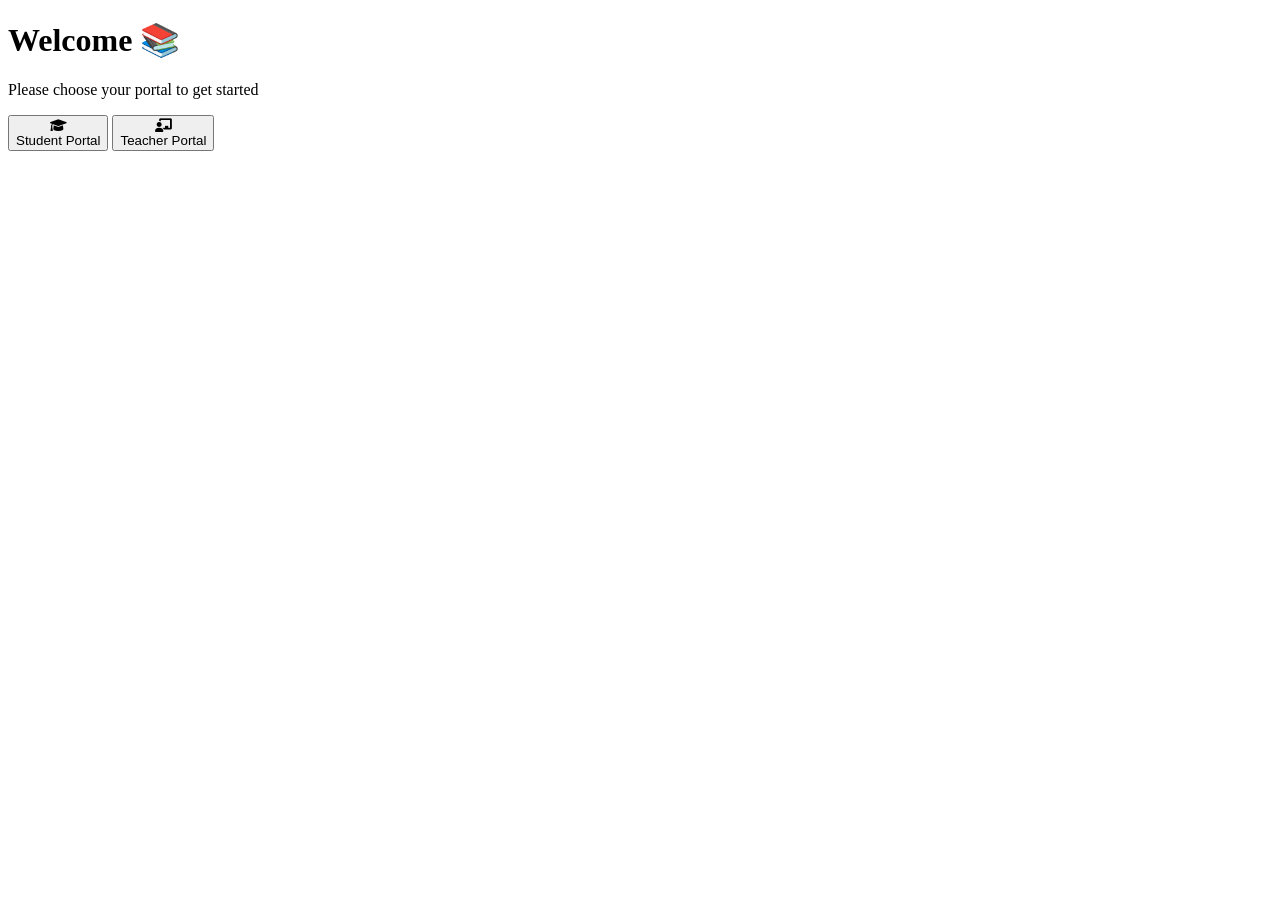
==== index.html @ 243e6cb0 "Add files via upload" ====
﻿<!DOCTYPE html>
<html lang="en">
<head>
    <meta charset="UTF-8">
    <meta name="viewport" content="width=device-width, initial-scale=1.0">
    <title>Professional Welcome Screen</title>
    <link rel="stylesheet" href="stylelogin.css">
    <link rel="stylesheet" href="https://cdnjs.cloudflare.com/ajax/libs/font-awesome/6.0.0/css/all.min.css">
</head>
<body>

    <div class="background-blobs">
        <div class="blob b1"></div>
        <div class="blob b2"></div>
    </div>

    <div class="main-card">
        <div class="window-controls">
            <span></span>
            <span></span>
        </div>

        <div class="avatar-container">
            <div class="face">
                <div class="eye"></div>
                <div class="eye r"></div>
                <div class="mouth"></div>
            </div>
            <div class="shadow"></div>
        </div>

        <div class="content">
            <h1 class="main-title">Welcome 📚 </h1>
            <p class="sub-title">Please choose your portal to get started</p>
        </div>

        <div class="button-wrapper">
            <button type="button" class="btn btn-student" onclick="window.location.href='HTMLPage3.html'">
                <div class="btn-icon"><i class="fas fa-graduation-cap"></i></div>
                <span>Student Portal</span>
            </button>

            <button type="button" class="btn btn-teacher" onclick="window.location.href='HTMLPage5.html'">
                <div class="btn-icon"><i class="fas fa-chalkboard-teacher"></i></div>
                <span>Teacher Portal</span>
            </button>
        </div>
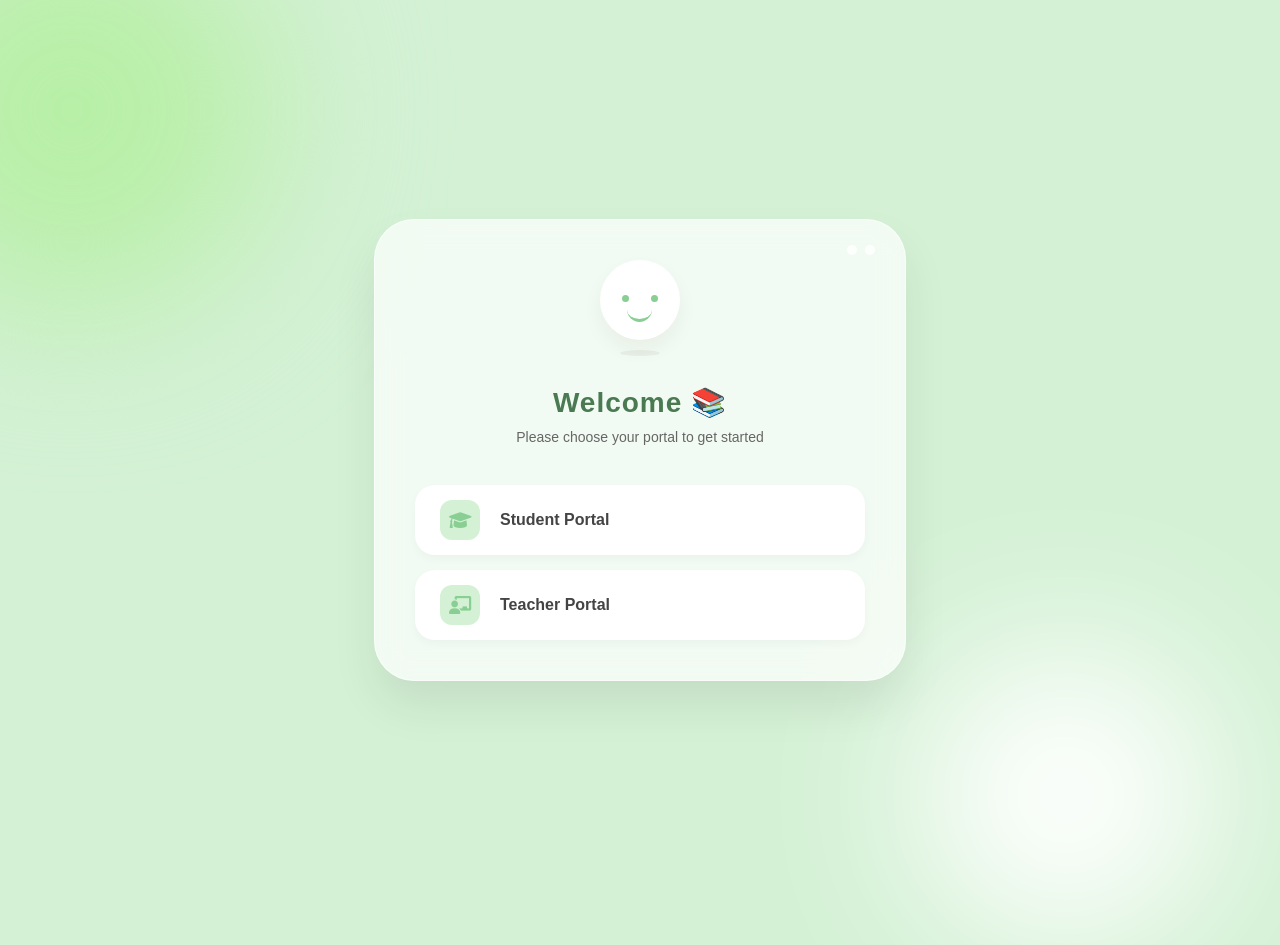
==== commit 0a3cf8d9: "Fix HTML formatting and update stylesheet link" ====
--- a/index.html
+++ b/index.html
@@ -4,7 +4,7 @@
     <meta charset="UTF-8">
     <meta name="viewport" content="width=device-width, initial-scale=1.0">
     <title>Professional Welcome Screen</title>
-    <link rel="stylesheet" href="stylelogin.css">
+    <link rel="stylesheet" href="Stylelogin.css">
     <link rel="stylesheet" href="https://cdnjs.cloudflare.com/ajax/libs/font-awesome/6.0.0/css/all.min.css">
 </head>
 <body>
--- a/Stylelogin.css
+++ b/Stylelogin.css
@@ -0,0 +1,224 @@
+﻿:root {
+    --primary-green: #89cf93;
+    --soft-green: #d4f1d5;
+    --dark-green: #4a7a51;
+    --glass-bg: rgba(255, 255, 255, 0.7);
+    --btn-hover: #78c2ad;
+}
+
+body {
+    margin: 0;
+    height: 100vh;
+    display: flex;
+    justify-content: center;
+    align-items: center;
+    background-color: var(--soft-green);
+    font-family: 'Segoe UI', Roboto, sans-serif;
+    overflow: hidden;
+}
+
+/* خلفية حيوية متغيرة */
+.background-blobs .blob {
+    position: absolute;
+    filter: blur(80px);
+    z-index: -1;
+    border-radius: 50%;
+}
+
+.b1 {
+    width: 400px;
+    height: 400px;
+    background: #b8efa7;
+    top: -10%;
+    left: -10%;
+}
+
+.b2 {
+    width: 300px;
+    height: 300px;
+    background: #fff;
+    bottom: -5%;
+    right: 5%;
+}
+
+/* الكارت الرئيسي بتأثير الزجاج */
+.main-card {
+    background: var(--glass-bg);
+    backdrop-filter: blur(15px);
+    border: 1px solid rgba(255, 255, 255, 0.5);
+    width: 450px;
+    padding: 40px;
+    border-radius: 40px;
+    box-shadow: 0 25px 45px rgba(0, 0, 0, 0.08);
+    text-align: center;
+    position: relative;
+    animation: fadeIn 0.8s ease-out;
+}
+
+.window-controls {
+    position: absolute;
+    top: 25px;
+    right: 30px;
+    display: flex;
+    gap: 8px;
+}
+
+    .window-controls span {
+        width: 10px;
+        height: 10px;
+        background: rgba(255, 255, 255, 0.8);
+        border-radius: 50%;
+    }
+
+/* تصميم الوجه المبتسم (الأنيميشن) */
+.avatar-container {
+    margin-bottom: 30px;
+    display: flex;
+    flex-direction: column;
+    align-items: center;
+}
+
+.face {
+    width: 80px;
+    height: 80px;
+    background: white;
+    border-radius: 50%;
+    position: relative;
+    box-shadow: 0 10px 20px rgba(0,0,0,0.05);
+    animation: floating 3s infinite ease-in-out;
+}
+
+.eye {
+    width: 7px;
+    height: 7px;
+    background: var(--primary-green);
+    border-radius: 50%;
+    position: absolute;
+    top: 35px;
+    left: 22px;
+}
+
+    .eye.r {
+        left: 51px;
+    }
+
+.mouth {
+    width: 25px;
+    height: 12px;
+    border-bottom: 3px solid var(--primary-green);
+    border-radius: 0 0 20px 20px;
+    position: absolute;
+    bottom: 18px;
+    left: 27px;
+}
+
+.shadow {
+    width: 40px;
+    height: 6px;
+    background: rgba(0,0,0,0.05);
+    border-radius: 50%;
+    margin-top: 10px;
+    animation: shadowScale 3s infinite ease-in-out;
+}
+
+/* النصوص */
+.main-title {
+    color: var(--dark-green);
+    font-size: 28px;
+    font-weight: 800;
+    margin: 0;
+    letter-spacing: 1px;
+}
+
+.sub-title {
+    color: #666;
+    font-size: 14px;
+    margin: 10px 0 40px;
+}
+
+/* الأزرار الاحترافية */
+.button-wrapper {
+    display: flex;
+    flex-direction: column;
+    gap: 15px;
+}
+
+.btn {
+    border: none;
+    background: white;
+    padding: 15px 25px;
+    border-radius: 20px;
+    display: flex;
+    align-items: center;
+    gap: 20px;
+    cursor: pointer;
+    transition: 0.3s all;
+    box-shadow: 0 4px 10px rgba(0,0,0,0.03);
+}
+
+.btn-icon {
+    width: 40px;
+    height: 40px;
+    background: var(--soft-green);
+    color: var(--primary-green);
+    border-radius: 12px;
+    display: flex;
+    justify-content: center;
+    align-items: center;
+    font-size: 18px;
+}
+
+.btn span {
+    font-weight: 600;
+    color: #444;
+    font-size: 16px;
+}
+
+.btn:hover {
+    transform: translateX(10px);
+    background: var(--primary-green);
+}
+
+    .btn:hover .btn-icon {
+        background: rgba(255,255,255,0.3);
+        color: white;
+    }
+
+    .btn:hover span {
+        color: white;
+    }
+
+/* الحركات */
+@keyframes floating {
+    0%, 100% {
+        transform: translateY(0);
+    }
+
+    50% {
+        transform: translateY(-15px);
+    }
+}
+
+@keyframes shadowScale {
+    0%, 100% {
+        transform: scale(1);
+        opacity: 0.4;
+    }
+
+    50% {
+        transform: scale(0.7);
+        opacity: 0.1;
+    }
+}
+
+@keyframes fadeIn {
+    from {
+        opacity: 0;
+        transform: translateY(20px);
+    }
+
+    to {
+        opacity: 1;
+        transform: translateY(0);
+    }
+}
